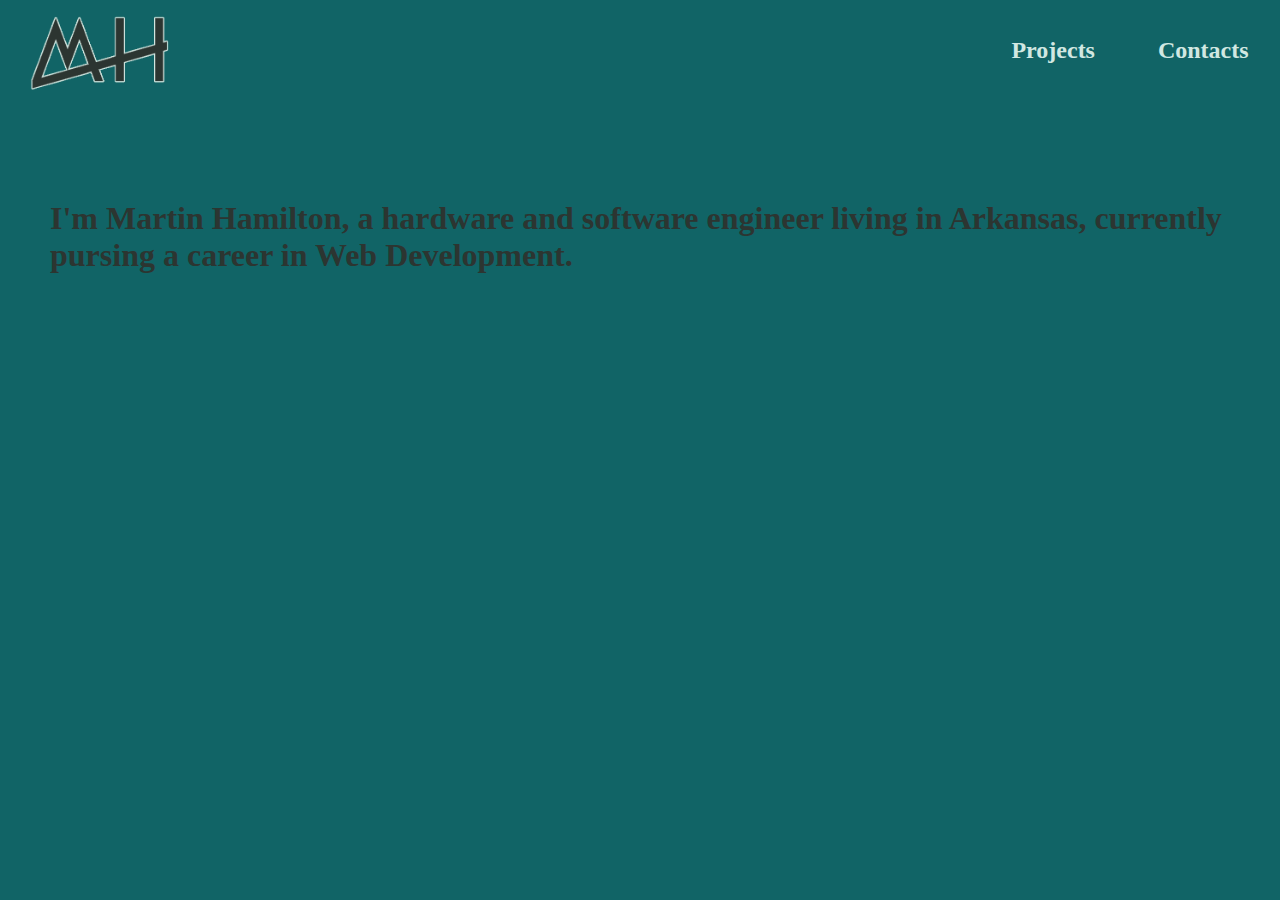
==== index.html @ fa1758b2 "Initial Upload" ====
<!DOCTYPE html>
<html>
	<title>Martin Hamilton</title>
	<link rel="icon" href="MH_Logo.png">
	<link rel="stylesheet" href="style.css" type="text/css">
<head>
</head>
<body>
	<nav>
		<!-- <div id="logo_icon"></div> -->
		<a href="index.html" id="logo_icon"></a>
		<div id="links">
			<a href="#projects"><h2>Projects</h2></a>
			<a href="#contact"><h2>Contacts</h2></a>
		</div>
	</nav>
	<section id="intro">
		<h1>I'm Martin Hamilton, a hardware and software engineer living in Arkansas,
		currently pursing a career in Web Development.
		</h1>
	</section>
	<main>
	
	</main>
</body>
</html>
---- style.css ----
/*
	#2C3531 - Outer Space
	#116466 - Genoa
	#D9B08C - Brandy
	#FFCB9A - Peach Orange
	#D1E8E2 - Skeptic
*/

* {
	padding: 0;
	margin: 0;
}

body {
	background-color: #116466;
}

nav {
	width: 100%;
	height: 100px;
	display: flex;
	align-items: center;
	justify-content: space-between;
	//background-color: #2C3531;
}

#links {
	//background-color: #FFF;
	width: 300px;
	display: flex;
	justify-content: space-around;
}

a {
	color: #D1E8E2;
	text-decoration: none;
}

a:hover {
	color: #D9B08C;
}

#logo_icon {
	margin-left: 30px;
	background-image: url(MH_Logo_NB.png);
	width: 150px;
	height: 86.36px;
	background-repeat: no-repeat;
	background-size: contain;
	
}

#logo_icon:hover {
	background-image: url(MH_Logo_NB_hover.png);
}

#intro {
	margin: 100px 50px 0 50px;
	color: #2C3531;
}
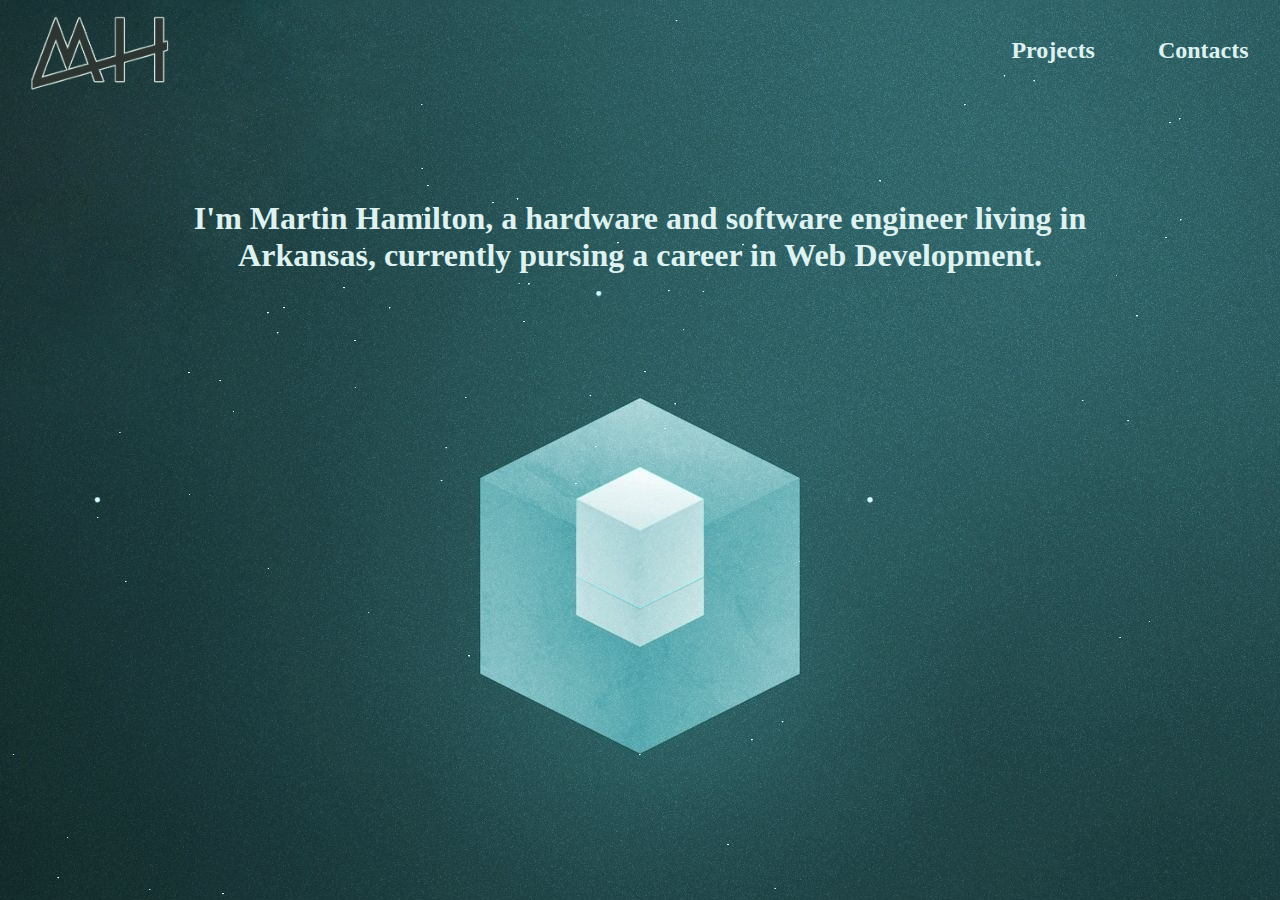
==== commit 255f04ed: "Updating Files" ====
--- a/index.html
+++ b/index.html
@@ -6,8 +6,8 @@
 <head>
 </head>
 <body>
+	<img id="center" src="Tesseract_Center.png">
 	<nav>
-		<!-- <div id="logo_icon"></div> -->
 		<a href="index.html" id="logo_icon"></a>
 		<div id="links">
 			<a href="#projects"><h2>Projects</h2></a>
@@ -18,7 +18,9 @@
 		<h1>I'm Martin Hamilton, a hardware and software engineer living in Arkansas,
 		currently pursing a career in Web Development.
 		</h1>
+		
 	</section>
+	
 	<main>
 	
 	</main>
--- a/style.css
+++ b/style.css
@@ -1,9 +1,10 @@
 /*
-	#2C3531 - Outer Space
-	#116466 - Genoa
+	#17252A - Mirage
+	#2B7A78 - Paradiso
+	#3AAFA9 - Keppel
+	#DEF2F1 - Swans Down
+	#FEFFFF - Twilight Blue
 	#D9B08C - Brandy
-	#FFCB9A - Peach Orange
-	#D1E8E2 - Skeptic
 */
 
 * {
@@ -12,7 +13,13 @@
 }
 
 body {
-	background-color: #116466;
+	background-color: #122a2a;
+	background-image: url(Tesseract.jpg);
+	background-size: auto;
+	background-repeat: no-repeat;
+	background-position: center top;
+	background-attachment: fixed;
+	text-align: center;
 }
 
 nav {
@@ -32,7 +39,7 @@
 }
 
 a {
-	color: #D1E8E2;
+	color: #DEF2F1;
 	text-decoration: none;
 }
 
@@ -55,6 +62,15 @@
 }
 
 #intro {
-	margin: 100px 50px 0 50px;
-	color: #2C3531;
+	margin: 100px 10% 0 10%;
+	color: #DEF2F1;
+}
+
+#center {
+	position: fixed;
+	margin: auto;
+	top: 176px;
+	left: 0;
+	bottom: 0;
+	right: 0;
 }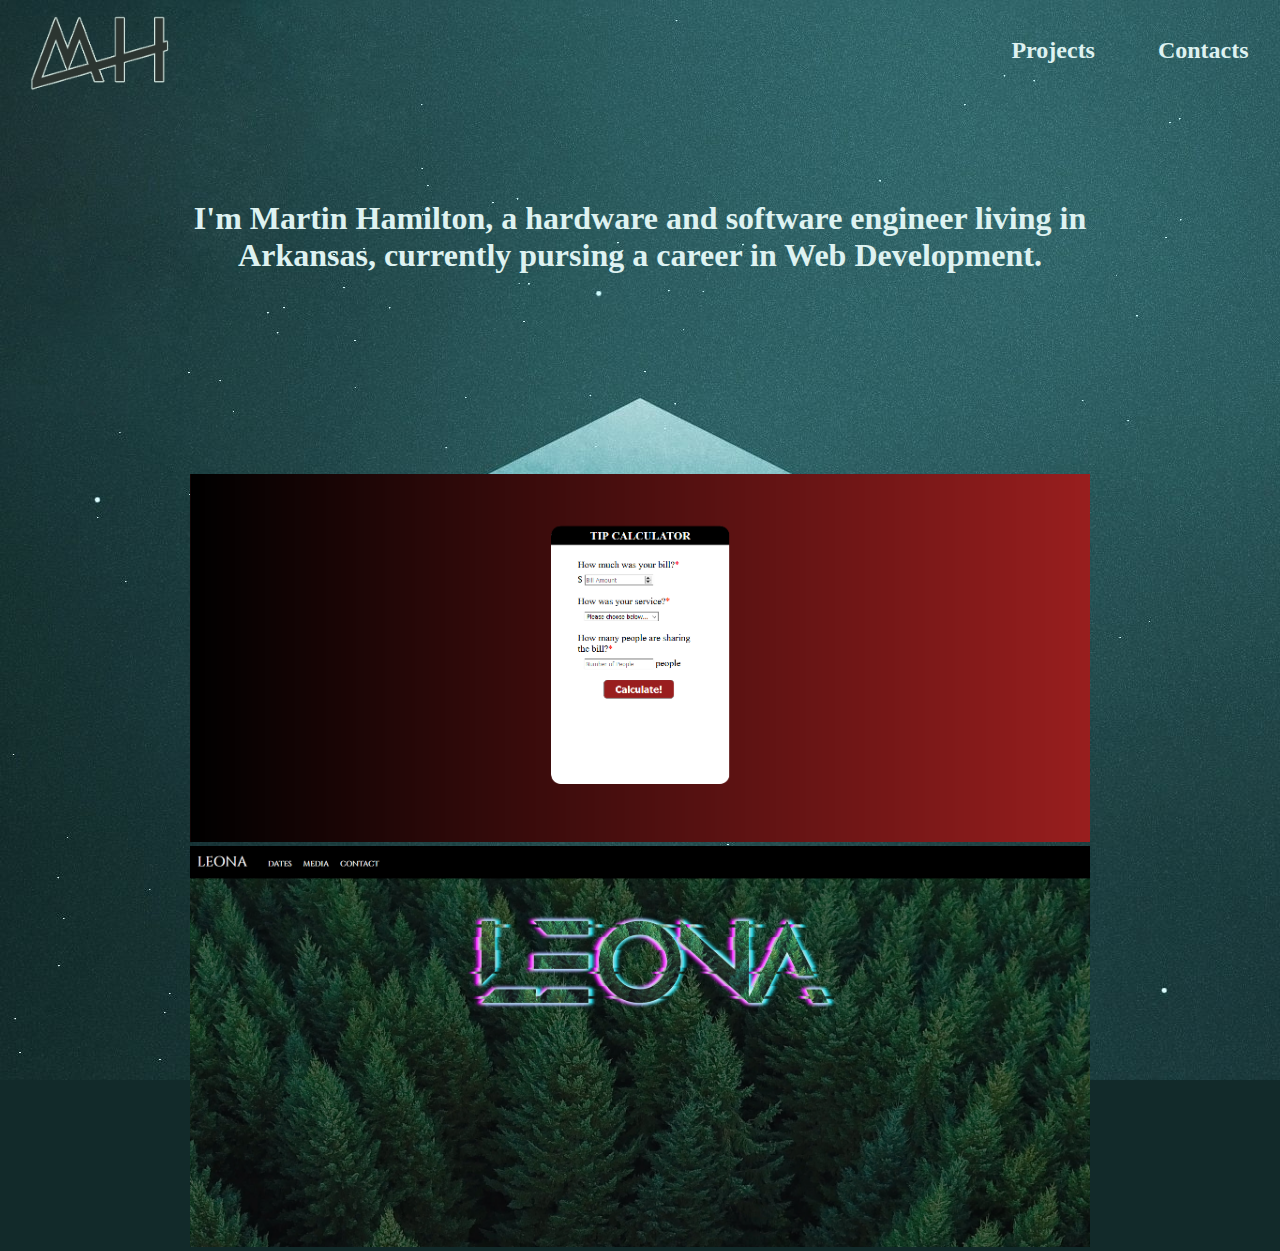
==== commit d4bbd2a4: "Updating Files" ====
--- a/index.html
+++ b/index.html
@@ -1,12 +1,14 @@
 <!DOCTYPE html>
 <html>
+<head>
 	<title>Martin Hamilton</title>
 	<link rel="icon" href="MH_Logo.png">
 	<link rel="stylesheet" href="style.css" type="text/css">
-<head>
 </head>
+<div>
+	<!--<img id="center" src="Tesseract_Center.png">-->
+</div>
 <body>
-	<img id="center" src="Tesseract_Center.png">
 	<nav>
 		<a href="index.html" id="logo_icon"></a>
 		<div id="links">
@@ -19,10 +21,12 @@
 		currently pursing a career in Web Development.
 		</h1>
 		
-	</section>
-	
+	</section>	
 	<main>
-	
+		<div id="images">
+			<img class="codeSlides" src="TipCalc.png">
+			<img class="codeSlides" src="Leona.png">
+		</div>
 	</main>
 </body>
 </html>--- a/style.css
+++ b/style.css
@@ -28,11 +28,10 @@
 	display: flex;
 	align-items: center;
 	justify-content: space-between;
-	//background-color: #2C3531;
 }
 
 #links {
-	//background-color: #FFF;
+	/*background-color: #FFF;*/
 	width: 300px;
 	display: flex;
 	justify-content: space-around;
@@ -73,4 +72,16 @@
 	left: 0;
 	bottom: 0;
 	right: 0;
+}
+
+#images {
+	margin-top: 200px;
+	margin-right: 10%;
+	margin-left: 10%;
+}
+
+.codeSlides {
+	width: 100%;
+	max-width: 900px;
+	
 }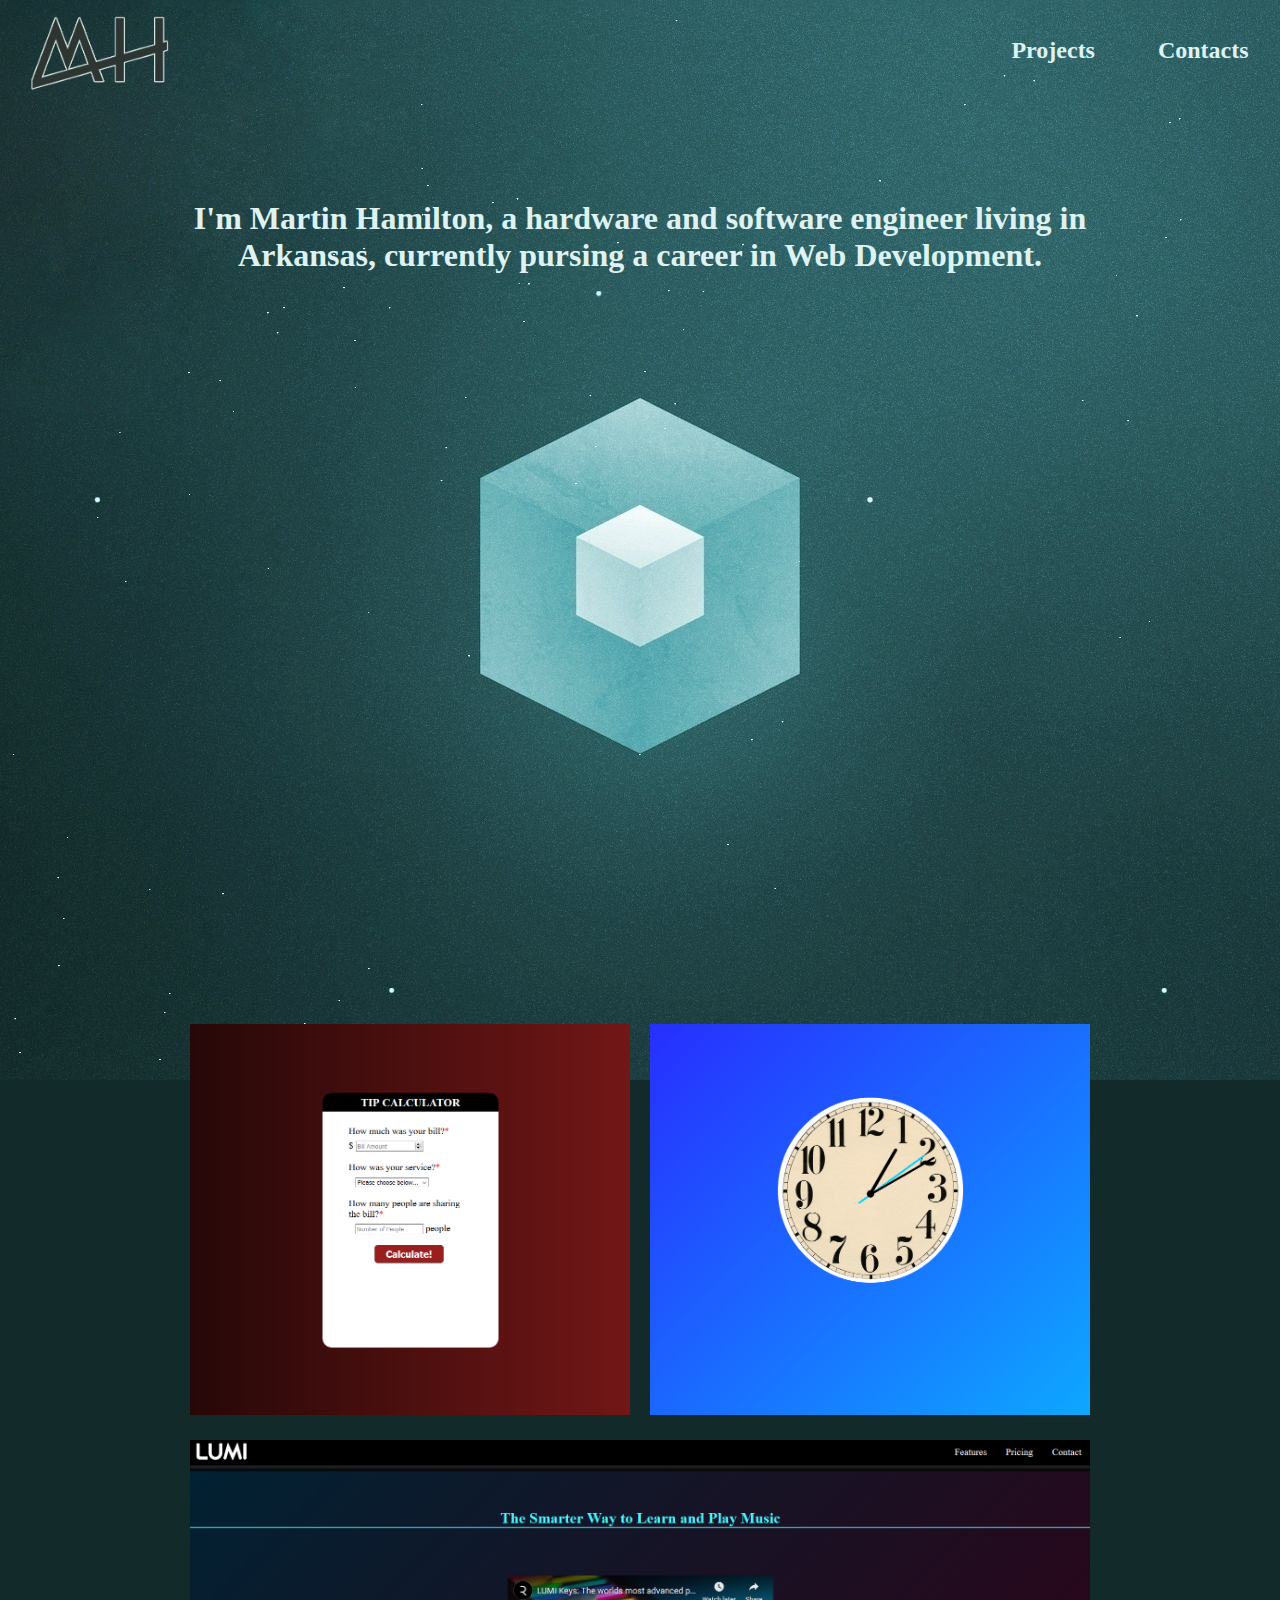
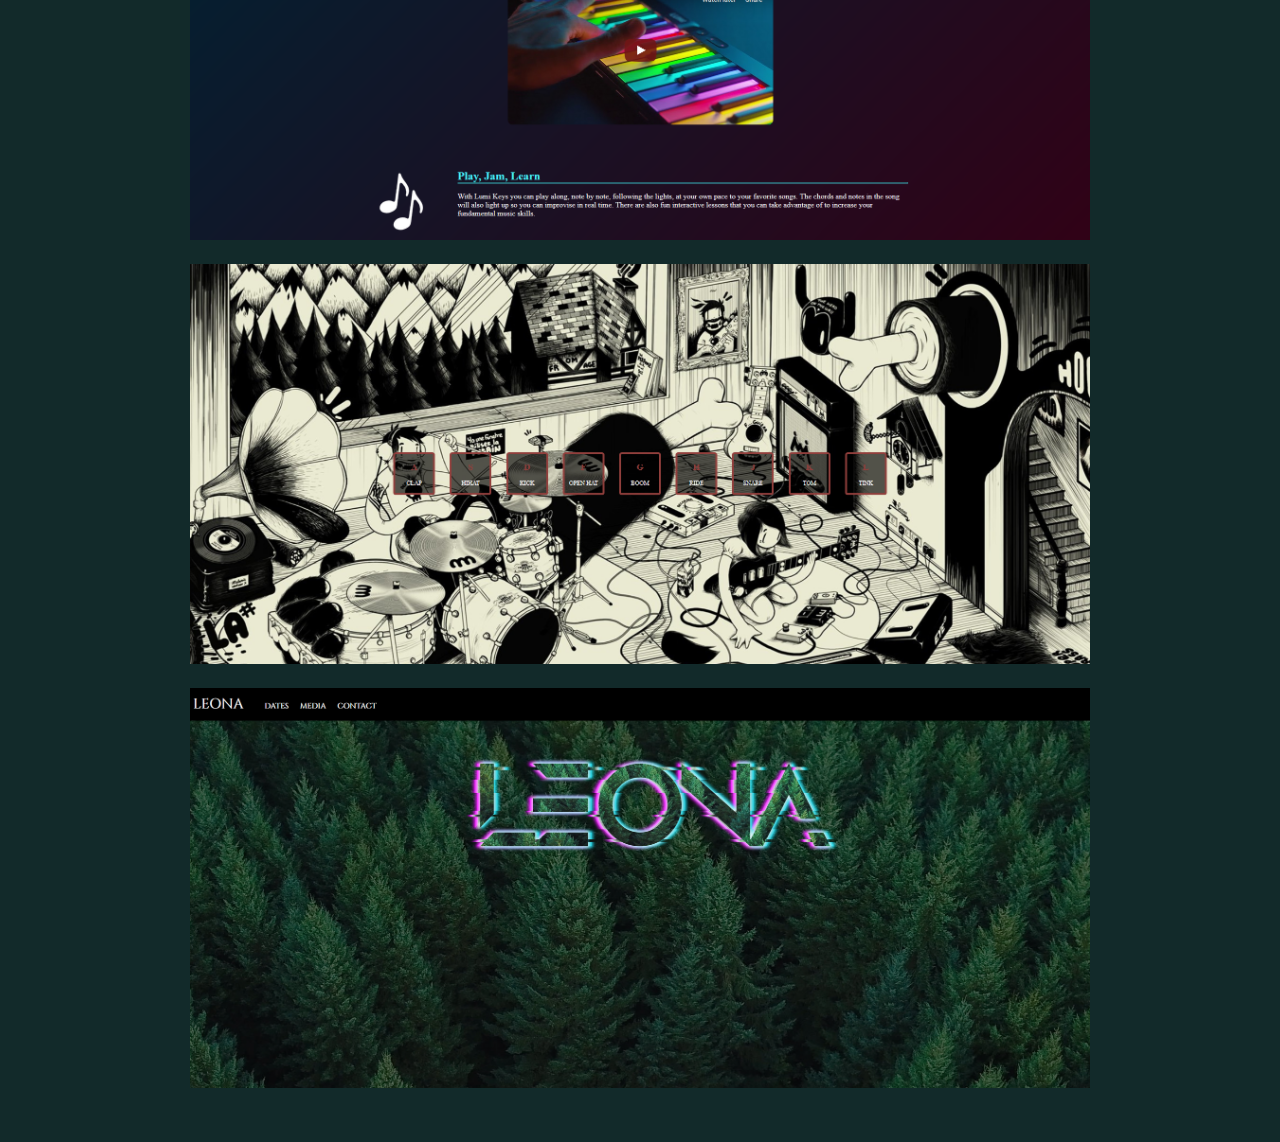
==== commit cdc0715d: "Updating Files" ====
--- a/index.html
+++ b/index.html
@@ -12,7 +12,7 @@
 	<nav>
 		<a href="index.html" id="logo_icon"></a>
 		<div id="links">
-			<a href="#projects"><h2>Projects</h2></a>
+			<a href="#imageGrid"><h2>Projects</h2></a>
 			<a href="#contact"><h2>Contacts</h2></a>
 		</div>
 	</nav>
@@ -23,9 +23,14 @@
 		
 	</section>	
 	<main>
-		<div id="images">
-			<img class="codeSlides" src="TipCalc.png">
-			<img class="codeSlides" src="Leona.png">
+		<div id="imageGrid">
+			<div id="innerImageGrid">
+				<a href="https://mhamilton91.github.io/Tip-Calculator/"><img class="siteScreenshot" src="TipCalc.png"></a>
+				<a href="https://mhamilton91.github.io/Clock/"><img class="siteScreenshot" src="Clock.png"></a>
+			</div>
+			<a href="https://mhamilton91.github.io/FCC-Product-Landing-Page/"><img class="siteScreenshot" src="LumiExampleLandingPage.png"></a>
+			<a href="https://mhamilton91.github.io/Drum-Kit/"><img class="siteScreenshot" src="DrumKit.png"></a>
+			<a href="https://mhamilton91.github.io/Leona/"><img class="siteScreenshot" src="Leona.png"></a>
 		</div>
 	</main>
 </body>
--- a/style.css
+++ b/style.css
@@ -10,6 +10,7 @@
 * {
 	padding: 0;
 	margin: 0;
+	box-sizing: border-box;
 }
 
 body {
@@ -74,14 +75,23 @@
 	right: 0;
 }
 
-#images {
-	margin-top: 200px;
-	margin-right: 10%;
-	margin-left: 10%;
+#imageGrid {
+	width: 100%;
+	max-width: 1000px;
+	margin: 700px auto 0 auto;
+	padding: 50px;
+	display: grid;
+	grid-template-rows: (4, 1fr);
+	grid-gap: 20px;
 }
 
-.codeSlides {
+#innerImageGrid {
+	display: grid;
+	grid-template-columns: 1fr 1fr;
+	grid-gap: 20px;
+}
+
+img {
 	width: 100%;
-	max-width: 900px;
-	
+	height: auto;
 }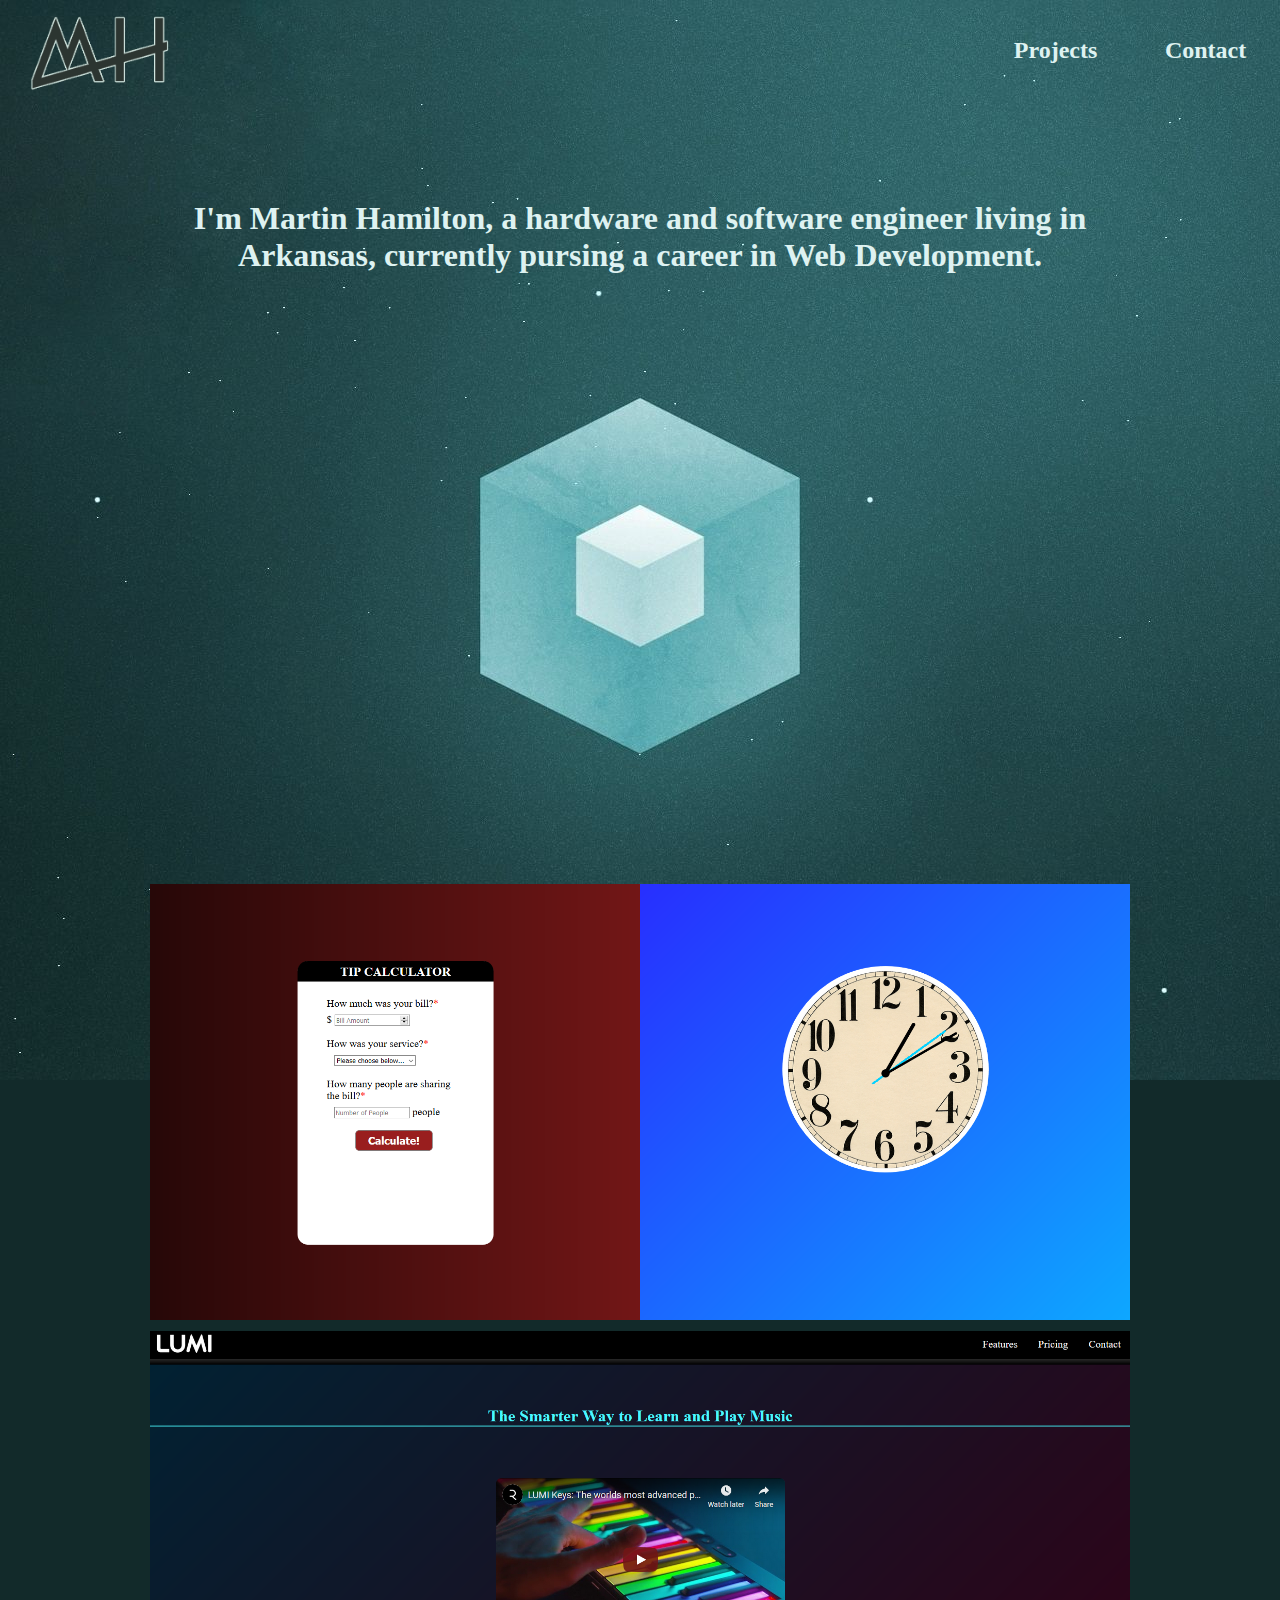
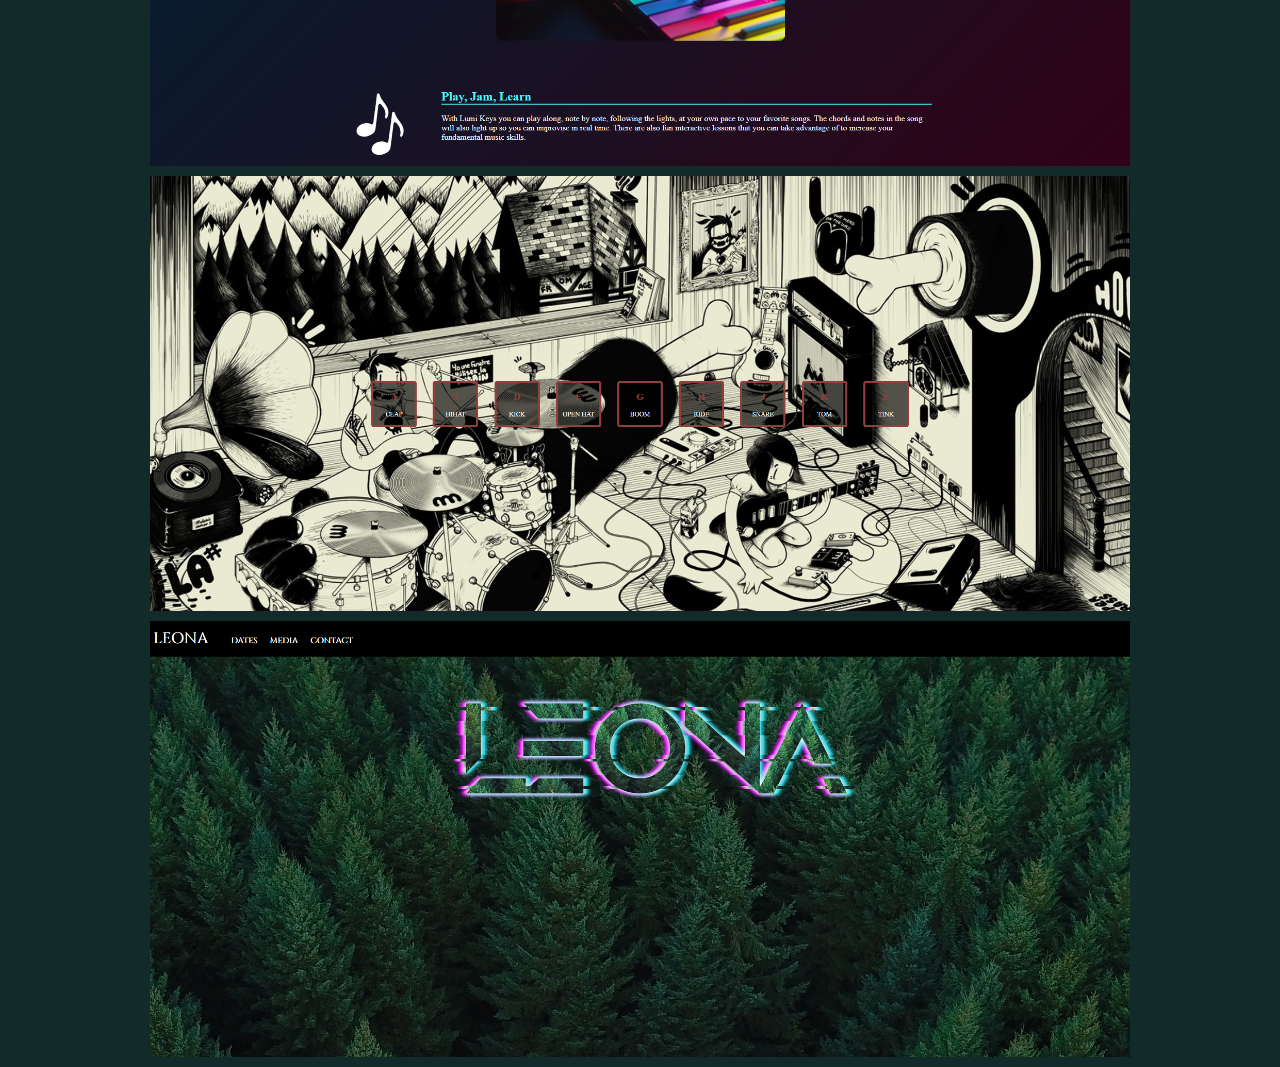
==== commit 33802212: "Updating and adding files" ====
--- a/index.html
+++ b/index.html
@@ -4,6 +4,8 @@
 	<title>Martin Hamilton</title>
 	<link rel="icon" href="MH_Logo.png">
 	<link rel="stylesheet" href="style.css" type="text/css">
+	<script src="https://ajax.googleapis.com/ajax/libs/jquery/3.4.1/jquery.min.js"></script>
+	<script src="LP_jquery.js"></script>
 </head>
 <div>
 	<!--<img id="center" src="Tesseract_Center.png">-->
@@ -12,8 +14,8 @@
 	<nav>
 		<a href="index.html" id="logo_icon"></a>
 		<div id="links">
-			<a href="#imageGrid"><h2>Projects</h2></a>
-			<a href="#contact"><h2>Contacts</h2></a>
+			<a id="projects" href="#imageGrid"><h2>Projects</h2></a>
+			<a id="Contact" href="#contact"><h2>Contact</h2></a>
 		</div>
 	</nav>
 	<section id="intro">
@@ -25,12 +27,27 @@
 	<main>
 		<div id="imageGrid">
 			<div id="innerImageGrid">
-				<a href="https://mhamilton91.github.io/Tip-Calculator/"><img class="siteScreenshot" src="TipCalc.png"></a>
-				<a href="https://mhamilton91.github.io/Clock/"><img class="siteScreenshot" src="Clock.png"></a>
+				<div id="tipDiv">
+					<a href="#"><img id="tipCalcScreenshot" class="siteScreenshot" src="TipCalc.png"></a>
+					<p id="tipCalcDes" class="descriptions">Tip Calculator<br>Lorem ipsum dolor sit amet, consectetur adipiscing elit, sed do eiusmod tempor incididunt ut labore et dolore magna aliqua. Egestas dui id ornare arcu odio ut sem. Lectus quam id leo in. Et tortor at risus viverra adipiscing at in. Iaculis nunc sed augue lacus viverra vitae congue eu. Feugiat in fermentum posuere urna. In aliquam sem fringilla ut morbi tincidunt. Malesuada fames ac turpis egestas maecenas pharetra. Lacus suspendisse faucibus interdum posuere lorem ipsum. Sit amet mattis vulputate enim nulla. Lobortis feugiat vivamus at augue eget arcu dictum varius duis. Amet purus gravida quis blandit. Magna etiam tempor orci eu lobortis elementum nibh tellus molestie. Consequat id porta nibh venenatis. Ac feugiat sed lectus vestibulum mattis ullamcorper velit sed. Adipiscing vitae proin sagittis nisl rhoncus mattis. Nulla facilisi morbi tempus iaculis urna id volutpat lacus laoreet.</p>
+				</div>
+				<div id="clockDiv">
+					<a href="#"><img id="clockScreenshot" class="siteScreenshot" src="Clock.png"></a>
+					<p id="clockDes" class="descriptions">Javascript Clock<br>Lorem ipsum dolor sit amet, consectetur adipiscing elit, sed do eiusmod tempor incididunt ut labore et dolore magna aliqua. Egestas dui id ornare arcu odio ut sem. Lectus quam id leo in. Et tortor at risus viverra adipiscing at in. Iaculis nunc sed augue lacus viverra vitae congue eu. Feugiat in fermentum posuere urna. In aliquam sem fringilla ut morbi tincidunt. Malesuada fames ac turpis egestas maecenas pharetra. Lacus suspendisse faucibus interdum posuere lorem ipsum. Sit amet mattis vulputate enim nulla. Lobortis feugiat vivamus at augue eget arcu dictum varius duis. Amet purus gravida quis blandit. Magna etiam tempor orci eu lobortis elementum nibh tellus molestie. Consequat id porta nibh venenatis. Ac feugiat sed lectus vestibulum mattis ullamcorper velit sed. Adipiscing vitae proin sagittis nisl rhoncus mattis. Nulla facilisi morbi tempus iaculis urna id volutpat lacus laoreet.</p>
+				</div>
 			</div>
-			<a href="https://mhamilton91.github.io/FCC-Product-Landing-Page/"><img class="siteScreenshot" src="LumiExampleLandingPage.png"></a>
-			<a href="https://mhamilton91.github.io/Drum-Kit/"><img class="siteScreenshot" src="DrumKit.png"></a>
-			<a href="https://mhamilton91.github.io/Leona/"><img class="siteScreenshot" src="Leona.png"></a>
+			<div id="lumiDiv">
+				<a href="#"><img id="lumiScreenshot" class="siteScreenshot" src="LumiExampleLandingPage.png"></a>
+				<p id="lumiDes" class="descriptions">Product Landing Page: Lumi<br>Lorem ipsum dolor sit amet, consectetur adipiscing elit, sed do eiusmod tempor incididunt ut labore et dolore magna aliqua. Egestas dui id ornare arcu odio ut sem. Lectus quam id leo in. Et tortor at risus viverra adipiscing at in. Iaculis nunc sed augue lacus viverra vitae congue eu. Feugiat in fermentum posuere urna. In aliquam sem fringilla ut morbi tincidunt. Malesuada fames ac turpis egestas maecenas pharetra. Lacus suspendisse faucibus interdum posuere lorem ipsum. Sit amet mattis vulputate enim nulla. Lobortis feugiat vivamus at augue eget arcu dictum varius duis. Amet purus gravida quis blandit. Magna etiam tempor orci eu lobortis elementum nibh tellus molestie. Consequat id porta nibh venenatis. Ac feugiat sed lectus vestibulum mattis ullamcorper velit sed. Adipiscing vitae proin sagittis nisl rhoncus mattis. Nulla facilisi morbi tempus iaculis urna id volutpat lacus laoreet.</p>
+			</div>
+			<div id="drumKitDiv">
+				<a href="#"><img id="drumKitScreenshot" class="siteScreenshot" src="DrumKit.png"></a>
+				<p id="drumKitDes" class="descriptions">Javascript Interactive Drum Kit<br>Lorem ipsum dolor sit amet, consectetur adipiscing elit, sed do eiusmod tempor incididunt ut labore et dolore magna aliqua. Egestas dui id ornare arcu odio ut sem. Lectus quam id leo in. Et tortor at risus viverra adipiscing at in. Iaculis nunc sed augue lacus viverra vitae congue eu. Feugiat in fermentum posuere urna. In aliquam sem fringilla ut morbi tincidunt. Malesuada fames ac turpis egestas maecenas pharetra. Lacus suspendisse faucibus interdum posuere lorem ipsum. Sit amet mattis vulputate enim nulla. Lobortis feugiat vivamus at augue eget arcu dictum varius duis. Amet purus gravida quis blandit. Magna etiam tempor orci eu lobortis elementum nibh tellus molestie. Consequat id porta nibh venenatis. Ac feugiat sed lectus vestibulum mattis ullamcorper velit sed. Adipiscing vitae proin sagittis nisl rhoncus mattis. Nulla facilisi morbi tempus iaculis urna id volutpat lacus laoreet.</p>
+			</div>
+			<div id="leonaDiv">
+				<a href="#"><img id="leonaScreenshot" class="siteScreenshot" src="Leona.png"></a>
+				<p id="leonaDes" class="descriptions">Leona Band Page(Under Construction)<br>Lorem ipsum dolor sit amet, consectetur adipiscing elit, sed do eiusmod tempor incididunt ut labore et dolore magna aliqua. Egestas dui id ornare arcu odio ut sem. Lectus quam id leo in. Et tortor at risus viverra adipiscing at in. Iaculis nunc sed augue lacus viverra vitae congue eu. Feugiat in fermentum posuere urna. In aliquam sem fringilla ut morbi tincidunt. Malesuada fames ac turpis egestas maecenas pharetra. Lacus suspendisse faucibus interdum posuere lorem ipsum. Sit amet mattis vulputate enim nulla. Lobortis feugiat vivamus at augue eget arcu dictum varius duis. Amet purus gravida quis blandit. Magna etiam tempor orci eu lobortis elementum nibh tellus molestie. Consequat id porta nibh venenatis. Ac feugiat sed lectus vestibulum mattis ullamcorper velit sed. Adipiscing vitae proin sagittis nisl rhoncus mattis. Nulla facilisi morbi tempus iaculis urna id volutpat lacus laoreet.</p>
+			</div>
 		</div>
 	</main>
 </body>
--- a/style.css
+++ b/style.css
@@ -11,6 +11,10 @@
 	padding: 0;
 	margin: 0;
 	box-sizing: border-box;
+}
+
+html {
+	scroll-behavior: smooth;
 }
 
 body {
@@ -78,20 +82,39 @@
 #imageGrid {
 	width: 100%;
 	max-width: 1000px;
-	margin: 700px auto 0 auto;
-	padding: 50px;
+	margin: 600px auto 0 auto;
+	padding: 10px;
 	display: grid;
 	grid-template-rows: (4, 1fr);
-	grid-gap: 20px;
+	row-gap: 10px;
+	column-gap: 10px;
 }
 
 #innerImageGrid {
 	display: grid;
 	grid-template-columns: 1fr 1fr;
-	grid-gap: 20px;
+	/* column-gap: 15px; */
 }
 
 img {
 	width: 100%;
 	height: auto;
+	vertical-align: top; /*Removes extra space at the bottom of the grid divs*/
+}
+
+.descriptions {
+	display: none;
+	background-color: #2e2e2e;
+	width: 100%;
+	color: #FFF;
+	padding: 10px;
+}
+
+/*ADD TO style.css*/
+#tipCalcDes{
+	grid-column: 1 / 3;
+}
+
+#clockDes {
+	grid-column: 1 / 3;
 }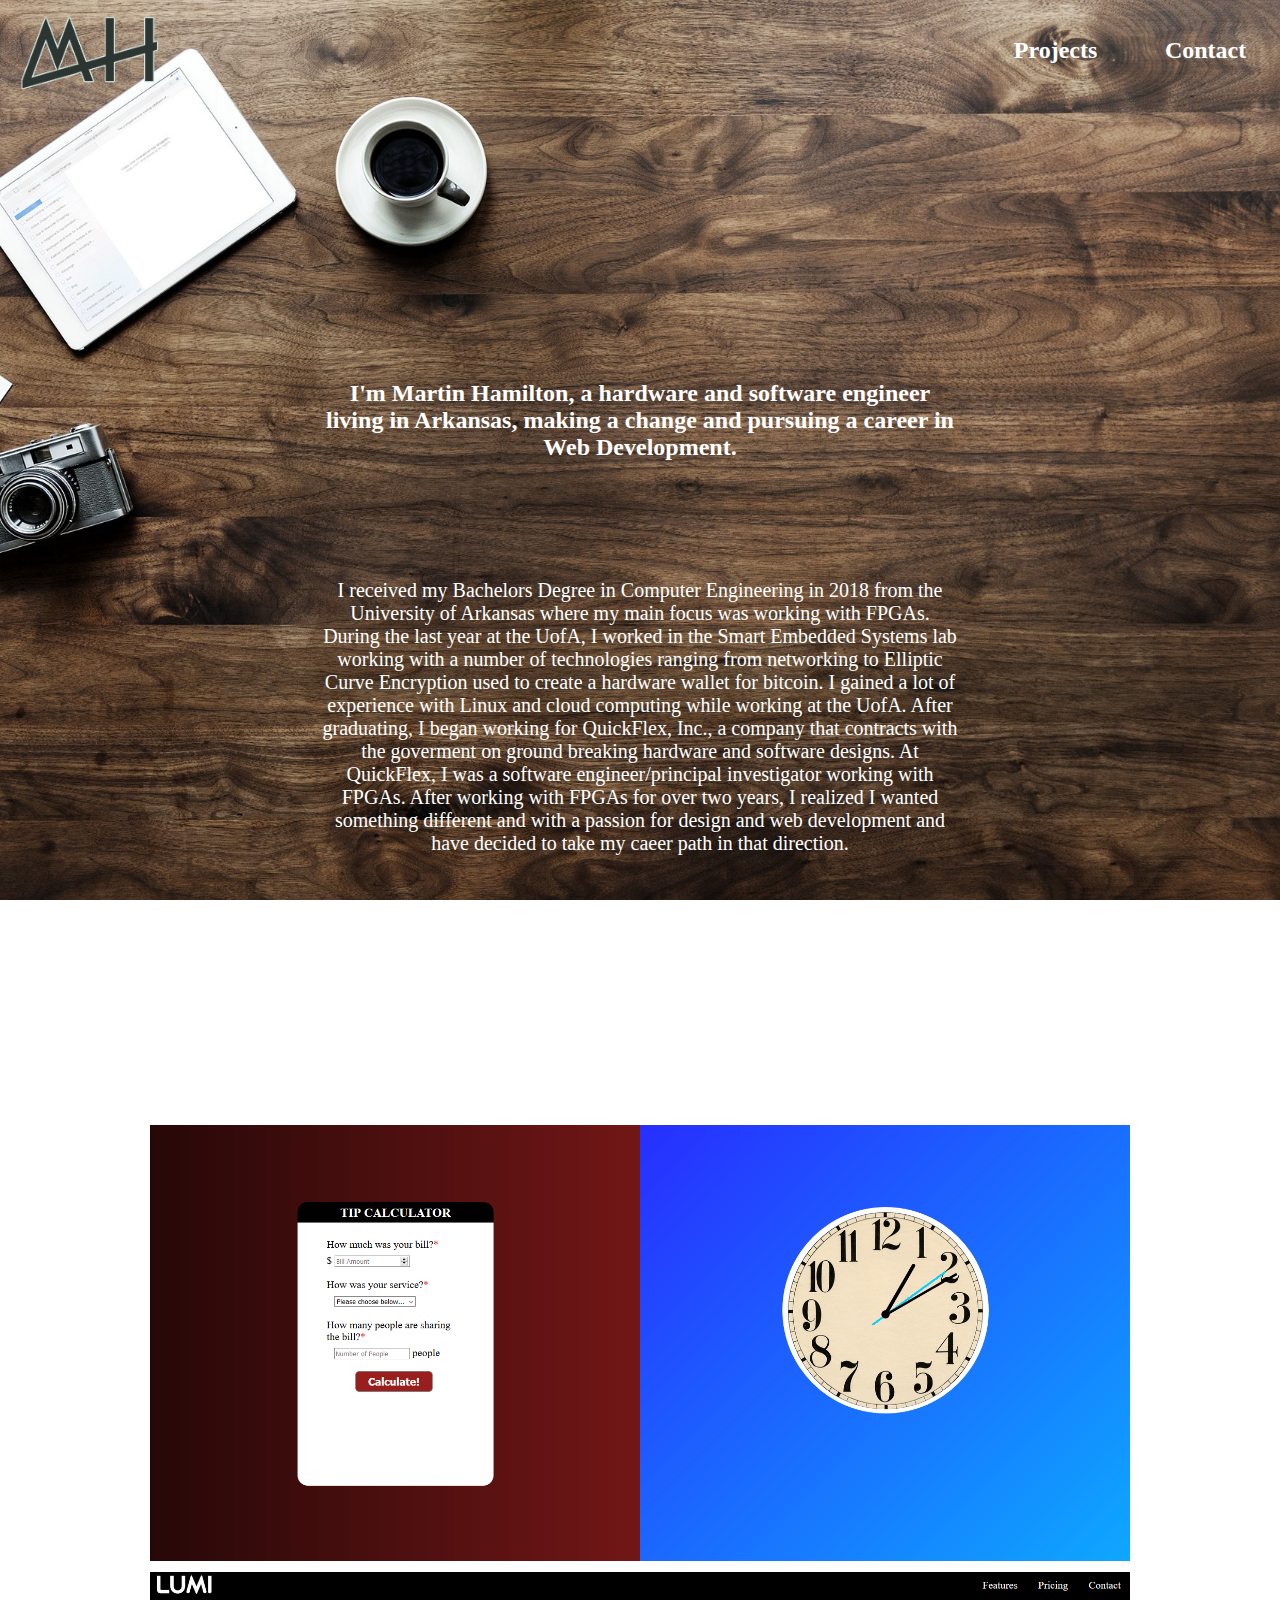
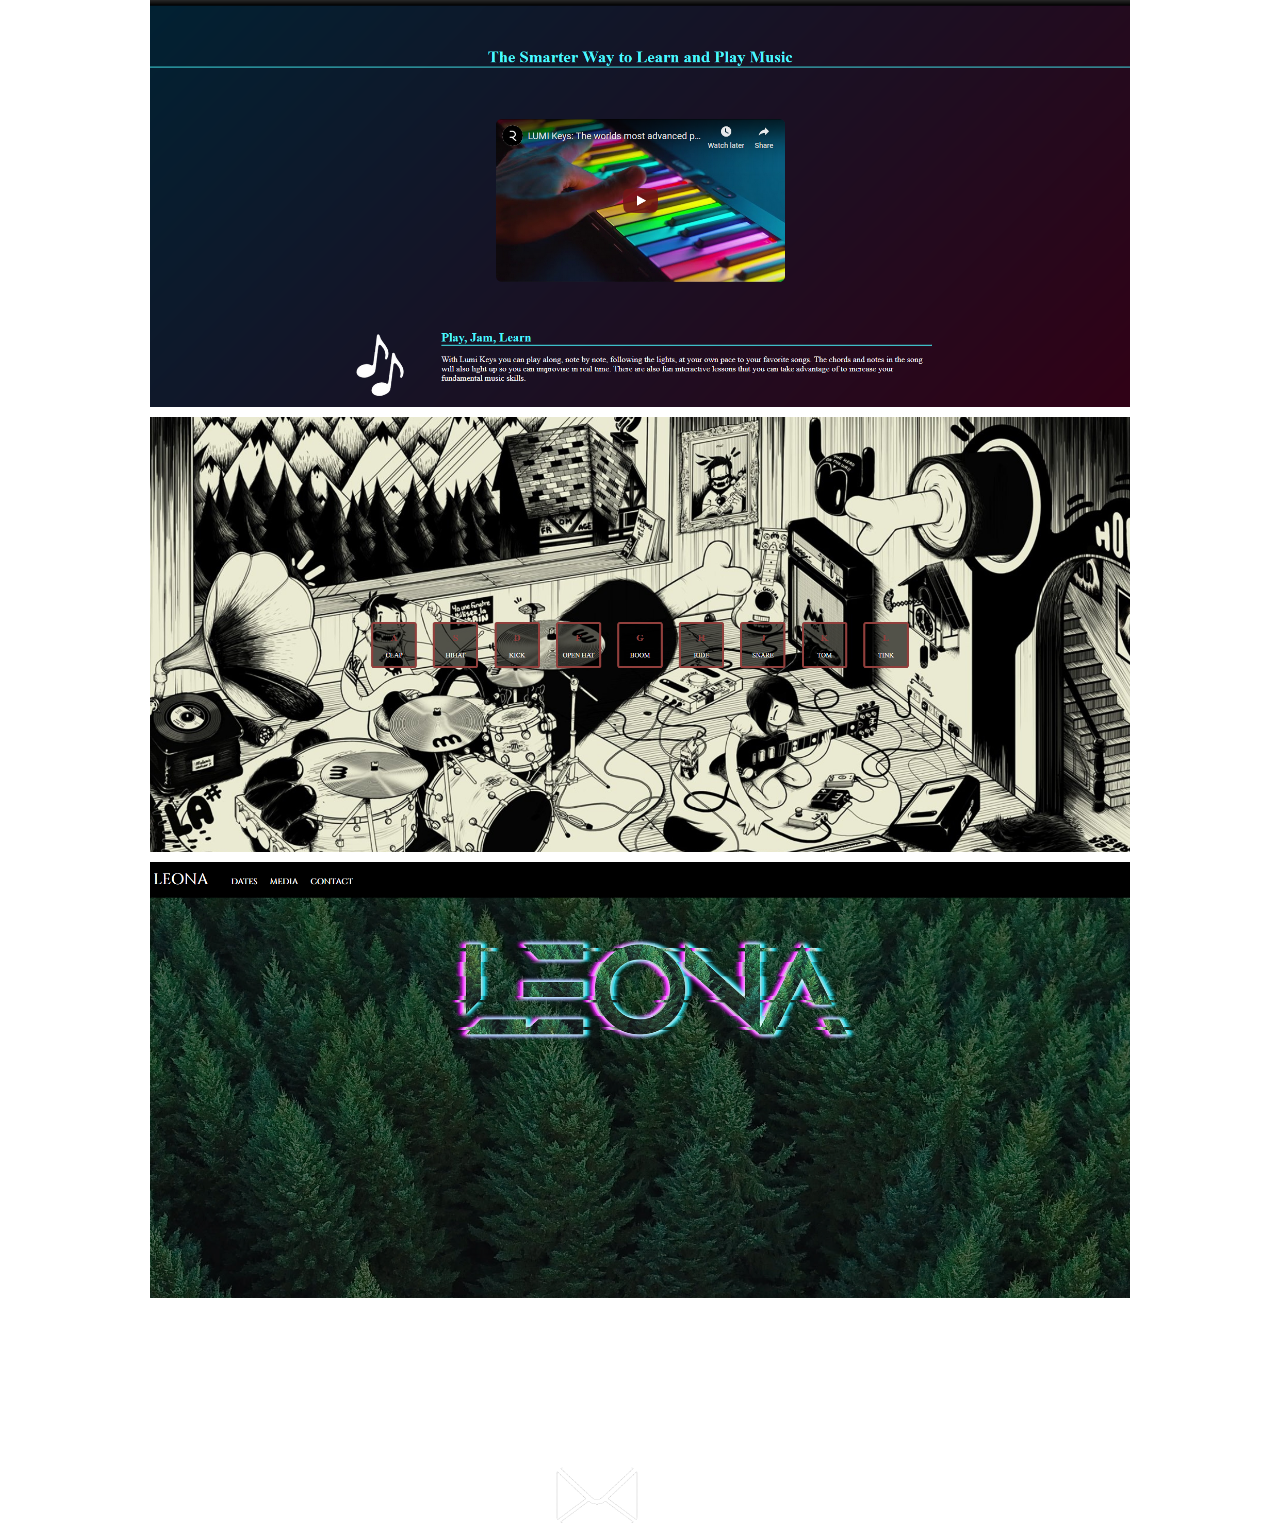
==== commit ef2f8f93: "Adding/Updating files" ====
--- a/index.html
+++ b/index.html
@@ -7,48 +7,76 @@
 	<script src="https://ajax.googleapis.com/ajax/libs/jquery/3.4.1/jquery.min.js"></script>
 	<script src="LP_jquery.js"></script>
 </head>
-<div>
-	<!--<img id="center" src="Tesseract_Center.png">-->
-</div>
 <body>
 	<nav>
 		<a href="index.html" id="logo_icon"></a>
 		<div id="links">
-			<a id="projects" href="#imageGrid"><h2>Projects</h2></a>
-			<a id="Contact" href="#contact"><h2>Contact</h2></a>
+			<a id="projects" href="#projectsSec"><h2>Projects</h2></a>
+			<a id="contact" href="#contactSec"><h2>Contact</h2></a>
 		</div>
 	</nav>
-	<section id="intro">
-		<h1>I'm Martin Hamilton, a hardware and software engineer living in Arkansas,
-		currently pursing a career in Web Development.
-		</h1>
-		
-	</section>	
+	
 	<main>
+		<section id="intro">
+			<h2>I'm Martin Hamilton, a hardware and software engineer living in Arkansas,
+			making a change and pursuing a career in Web Development.
+			</h2>
+			<br>
+			<p id="introDescription">I received my Bachelors Degree in Computer Engineering in 2018 from the University of Arkansas where my main focus was working with FPGAs.
+			During the last year at the UofA, I worked in the Smart Embedded Systems lab working with a number of technologies ranging from networking to 
+			Elliptic Curve Encryption used to create a hardware wallet for bitcoin. I gained a lot of experience with Linux and cloud computing while working 
+			at the UofA. After graduating, I began working for QuickFlex, Inc., a company that contracts with the goverment on ground breaking hardware and software
+			designs. At QuickFlex, I was a software engineer/principal investigator working with FPGAs. After working with FPGAs for over two years, I realized
+			I wanted something different and with a passion for design and web development and have decided to take my caeer path in that direction.
+			</p>
+		</section>
+		<section id="projectsSec">
 		<div id="imageGrid">
 			<div id="innerImageGrid">
 				<div id="tipDiv">
-					<a href="#"><img id="tipCalcScreenshot" class="siteScreenshot" src="TipCalc.png"></a>
-					<p id="tipCalcDes" class="descriptions">Tip Calculator<br>Lorem ipsum dolor sit amet, consectetur adipiscing elit, sed do eiusmod tempor incididunt ut labore et dolore magna aliqua. Egestas dui id ornare arcu odio ut sem. Lectus quam id leo in. Et tortor at risus viverra adipiscing at in. Iaculis nunc sed augue lacus viverra vitae congue eu. Feugiat in fermentum posuere urna. In aliquam sem fringilla ut morbi tincidunt. Malesuada fames ac turpis egestas maecenas pharetra. Lacus suspendisse faucibus interdum posuere lorem ipsum. Sit amet mattis vulputate enim nulla. Lobortis feugiat vivamus at augue eget arcu dictum varius duis. Amet purus gravida quis blandit. Magna etiam tempor orci eu lobortis elementum nibh tellus molestie. Consequat id porta nibh venenatis. Ac feugiat sed lectus vestibulum mattis ullamcorper velit sed. Adipiscing vitae proin sagittis nisl rhoncus mattis. Nulla facilisi morbi tempus iaculis urna id volutpat lacus laoreet.</p>
+					<a href="https://mhamilton91.github.io/Tip-Calculator/"><img id="tipCalcScreenshot" class="siteScreenshot" src="TipCalc.png"></a>
+					<p id="tipCalcDes" class="descriptions">Tip Calculator<br><br>The tip calculator is a Javascript project that I found while exploring CodePen. 
+					This project was one of the first that projects I did using Javascript after I had gained enough experience with HTML and CSS.
+					It is a very simple web app that once takes the bill amount, a percentage rating based on a service rating, and the number of 
+					people that the bill will be split between to calculate the proper tip.</p>
 				</div>
 				<div id="clockDiv">
-					<a href="#"><img id="clockScreenshot" class="siteScreenshot" src="Clock.png"></a>
-					<p id="clockDes" class="descriptions">Javascript Clock<br>Lorem ipsum dolor sit amet, consectetur adipiscing elit, sed do eiusmod tempor incididunt ut labore et dolore magna aliqua. Egestas dui id ornare arcu odio ut sem. Lectus quam id leo in. Et tortor at risus viverra adipiscing at in. Iaculis nunc sed augue lacus viverra vitae congue eu. Feugiat in fermentum posuere urna. In aliquam sem fringilla ut morbi tincidunt. Malesuada fames ac turpis egestas maecenas pharetra. Lacus suspendisse faucibus interdum posuere lorem ipsum. Sit amet mattis vulputate enim nulla. Lobortis feugiat vivamus at augue eget arcu dictum varius duis. Amet purus gravida quis blandit. Magna etiam tempor orci eu lobortis elementum nibh tellus molestie. Consequat id porta nibh venenatis. Ac feugiat sed lectus vestibulum mattis ullamcorper velit sed. Adipiscing vitae proin sagittis nisl rhoncus mattis. Nulla facilisi morbi tempus iaculis urna id volutpat lacus laoreet.</p>
+					<a href="https://mhamilton91.github.io/Clock/"><img id="clockScreenshot" class="siteScreenshot" src="Clock.png"></a>
+					<p id="clockDes" class="descriptions">Javascript Clock<br><br>The Javascript clock project the second project that I completed while working 
+					the 30 Days of Javascript coding challenge. The project takes in the current time and then sets the degrees based on the respective time 
+					unit, seconds, minutes, and hours.</p>
 				</div>
 			</div>
 			<div id="lumiDiv">
-				<a href="#"><img id="lumiScreenshot" class="siteScreenshot" src="LumiExampleLandingPage.png"></a>
-				<p id="lumiDes" class="descriptions">Product Landing Page: Lumi<br>Lorem ipsum dolor sit amet, consectetur adipiscing elit, sed do eiusmod tempor incididunt ut labore et dolore magna aliqua. Egestas dui id ornare arcu odio ut sem. Lectus quam id leo in. Et tortor at risus viverra adipiscing at in. Iaculis nunc sed augue lacus viverra vitae congue eu. Feugiat in fermentum posuere urna. In aliquam sem fringilla ut morbi tincidunt. Malesuada fames ac turpis egestas maecenas pharetra. Lacus suspendisse faucibus interdum posuere lorem ipsum. Sit amet mattis vulputate enim nulla. Lobortis feugiat vivamus at augue eget arcu dictum varius duis. Amet purus gravida quis blandit. Magna etiam tempor orci eu lobortis elementum nibh tellus molestie. Consequat id porta nibh venenatis. Ac feugiat sed lectus vestibulum mattis ullamcorper velit sed. Adipiscing vitae proin sagittis nisl rhoncus mattis. Nulla facilisi morbi tempus iaculis urna id volutpat lacus laoreet.</p>
+				<a href="https://mhamilton91.github.io/FCC-Product-Landing-Page/"><img id="lumiScreenshot" class="siteScreenshot" src="LumiExampleLandingPage.png"></a>
+				<p id="lumiDes" class="descriptions">Product Landing Page: Lumi<br><br>The product landing page is a project that I did while following the 
+				Free Code Camp projects at the end of the HTML/CSS section. The page features only HTML and CSS. I found the LUMI keyboard on Kickstarter 
+				and decided to use this as my landing page since I could easily pull information that came directly from the Kickstarter campaign to fill 
+				out the information for the product landing page.</p>
 			</div>
 			<div id="drumKitDiv">
-				<a href="#"><img id="drumKitScreenshot" class="siteScreenshot" src="DrumKit.png"></a>
-				<p id="drumKitDes" class="descriptions">Javascript Interactive Drum Kit<br>Lorem ipsum dolor sit amet, consectetur adipiscing elit, sed do eiusmod tempor incididunt ut labore et dolore magna aliqua. Egestas dui id ornare arcu odio ut sem. Lectus quam id leo in. Et tortor at risus viverra adipiscing at in. Iaculis nunc sed augue lacus viverra vitae congue eu. Feugiat in fermentum posuere urna. In aliquam sem fringilla ut morbi tincidunt. Malesuada fames ac turpis egestas maecenas pharetra. Lacus suspendisse faucibus interdum posuere lorem ipsum. Sit amet mattis vulputate enim nulla. Lobortis feugiat vivamus at augue eget arcu dictum varius duis. Amet purus gravida quis blandit. Magna etiam tempor orci eu lobortis elementum nibh tellus molestie. Consequat id porta nibh venenatis. Ac feugiat sed lectus vestibulum mattis ullamcorper velit sed. Adipiscing vitae proin sagittis nisl rhoncus mattis. Nulla facilisi morbi tempus iaculis urna id volutpat lacus laoreet.</p>
+				<a href="https://mhamilton91.github.io/Drum-Kit/"><img id="drumKitScreenshot" class="siteScreenshot" src="DrumKit.png"></a>
+				<p id="drumKitDes" class="descriptions">Javascript Interactive Drum Kit<br><br>The interactive drum kit page was the first 30 Days of Javascript 
+				project that I completed. The page is set up so that the user can either press the keyboard keys marked for each part of the drum or the user can 
+				click on the buttons to play the corresponding drum sound. The original project didn't address the user being able to click on the buttons
+				but I felt that it would allow the user more control and it added the ability to play the sounds on a smart phone or tablet.</p>
 			</div>
 			<div id="leonaDiv">
-				<a href="#"><img id="leonaScreenshot" class="siteScreenshot" src="Leona.png"></a>
-				<p id="leonaDes" class="descriptions">Leona Band Page(Under Construction)<br>Lorem ipsum dolor sit amet, consectetur adipiscing elit, sed do eiusmod tempor incididunt ut labore et dolore magna aliqua. Egestas dui id ornare arcu odio ut sem. Lectus quam id leo in. Et tortor at risus viverra adipiscing at in. Iaculis nunc sed augue lacus viverra vitae congue eu. Feugiat in fermentum posuere urna. In aliquam sem fringilla ut morbi tincidunt. Malesuada fames ac turpis egestas maecenas pharetra. Lacus suspendisse faucibus interdum posuere lorem ipsum. Sit amet mattis vulputate enim nulla. Lobortis feugiat vivamus at augue eget arcu dictum varius duis. Amet purus gravida quis blandit. Magna etiam tempor orci eu lobortis elementum nibh tellus molestie. Consequat id porta nibh venenatis. Ac feugiat sed lectus vestibulum mattis ullamcorper velit sed. Adipiscing vitae proin sagittis nisl rhoncus mattis. Nulla facilisi morbi tempus iaculis urna id volutpat lacus laoreet.</p>
+				<a href="https://mhamilton91.github.io/Leona/"><img id="leonaScreenshot" class="siteScreenshot" src="Leona.png"></a>
+				<p id="leonaDes" class="descriptions">Leona Band Page(Under Construction)<br><br>The Leona band page is a page that I am currently working on for a 
+				friend's band to start on a personal project to work on my development skills. The website, currently, does not have any Javascript but there are plans 
+				to add much more to the website as things move forward. This is the first website that I have worked on with a customer to both design the functionality 
+				and design of the website.</p>
 			</div>
 		</div>
+		</section>
+		<section id="contactSec">
+			<h2>Contact Me</h2>
+			<p>This is how you can reach me:</p>
+			<img id="email" src="email.png">
+			<img id="phone" src="phone.png">
+		</section>
+		<button id="toTop"></button>
 	</main>
 </body>
 </html>--- a/style.css
+++ b/style.css
@@ -18,11 +18,10 @@
 }
 
 body {
-	background-color: #122a2a;
-	background-image: url(Tesseract.jpg);
-	background-size: auto;
+	background-image: url(wood.jpg); /*Possibly change to notebook.jpg*/
+	background-size: cover;
 	background-repeat: no-repeat;
-	background-position: center top;
+	background-position: right top;
 	background-attachment: fixed;
 	text-align: center;
 }
@@ -33,6 +32,7 @@
 	display: flex;
 	align-items: center;
 	justify-content: space-between;
+	margin-bottom: 280px;
 }
 
 #links {
@@ -43,22 +43,21 @@
 }
 
 a {
-	color: #DEF2F1;
+	color: #fff;
 	text-decoration: none;
 }
 
 a:hover {
-	color: #D9B08C;
+	color: #fff00d;
 }
 
 #logo_icon {
-	margin-left: 30px;
+	margin-left: 20px;
 	background-image: url(MH_Logo_NB.png);
 	width: 150px;
 	height: 86.36px;
 	background-repeat: no-repeat;
 	background-size: contain;
-	
 }
 
 #logo_icon:hover {
@@ -66,23 +65,26 @@
 }
 
 #intro {
-	margin: 100px 10% 0 10%;
-	color: #DEF2F1;
+	margin: 0 25% 0 25%;
+	color: #FFF;
 }
 
-#center {
-	position: fixed;
-	margin: auto;
-	top: 176px;
-	left: 0;
-	bottom: 0;
-	right: 0;
+@media only screen and (max-width: 1000px) {
+	#intro {
+		margin: 100px 10% 0 10%;
+	}
+}
+
+#introDescription {
+	margin-top: 100px;
+	font-size: 20px;
+	color: #FFF;
 }
 
 #imageGrid {
 	width: 100%;
 	max-width: 1000px;
-	margin: 600px auto 0 auto;
+	margin: 260px auto 0 auto;
 	padding: 10px;
 	display: grid;
 	grid-template-rows: (4, 1fr);
@@ -93,7 +95,6 @@
 #innerImageGrid {
 	display: grid;
 	grid-template-columns: 1fr 1fr;
-	/* column-gap: 15px; */
 }
 
 img {
@@ -106,8 +107,8 @@
 	display: none;
 	background-color: #2e2e2e;
 	width: 100%;
-	color: #FFF;
-	padding: 10px;
+	color: #fff;
+	padding: 20px 50px;
 }
 
 /*ADD TO style.css*/
@@ -117,4 +118,37 @@
 
 #clockDes {
 	grid-column: 1 / 3;
+}
+
+#contactSec {
+	margin-top: 100px;
+	color: #FFF;
+}
+
+#email {
+	width: 150px;
+	height: 83px;
+}
+
+#phone {
+	width: 83px;
+	height: 83px;
+}
+
+#toTop {
+	width: 50px;
+	height: 50px;
+	position: fixed;
+	bottom: 20px;
+	right: 20px;
+	background: url(arrow.png);
+	background-size: 50px;
+	border: none;
+	cursor: pointer;
+	display: none;
+}
+
+#toTop:hover {
+	background: url(arrowHover.png);
+	background-size: 50px;
 }